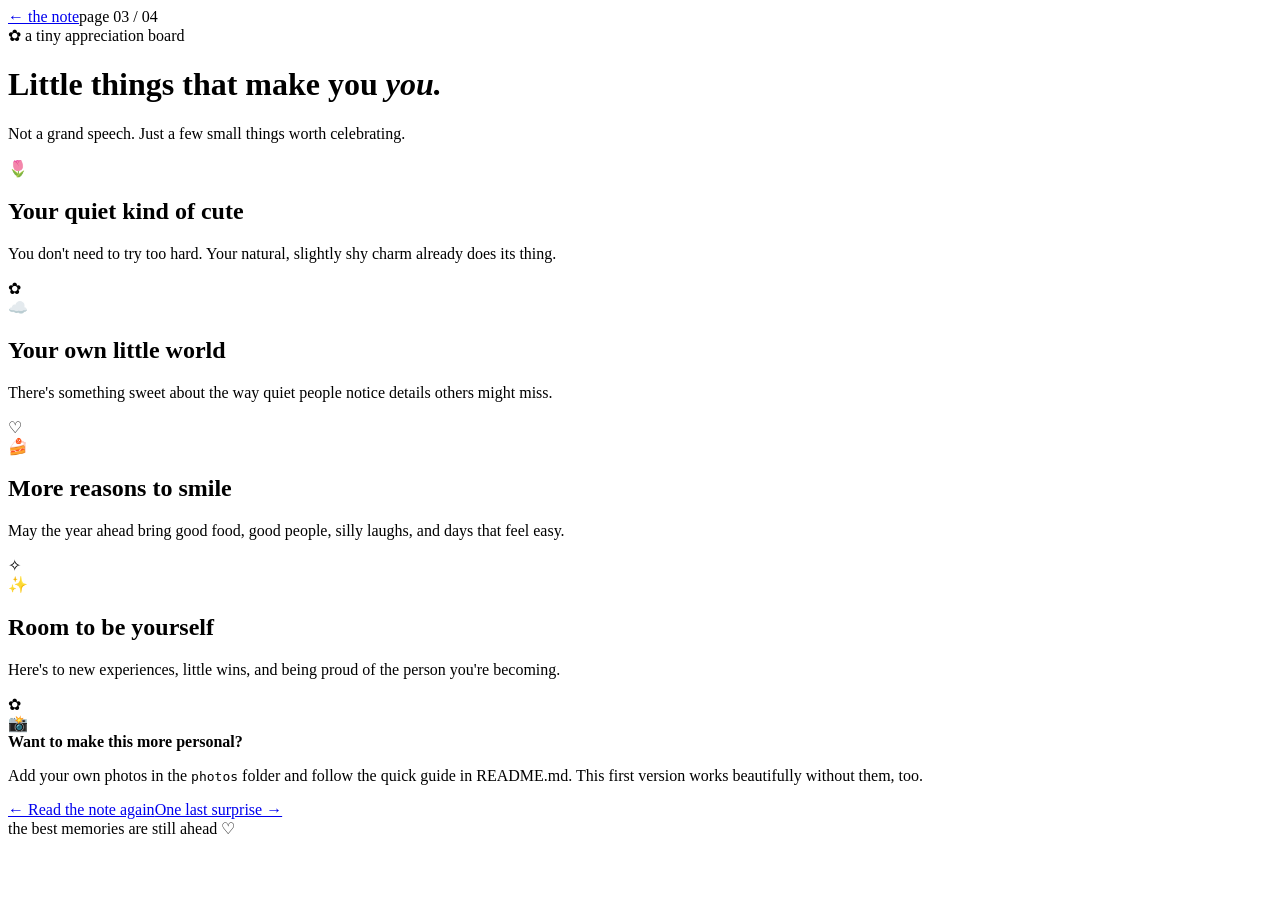
==== memories.html @ b637c658 "Add memories.html for Ayushi birthday website" ====
<!doctype html>
<html lang="en">
<head>
  <meta charset="utf-8"><meta name="viewport" content="width=device-width, initial-scale=1">
  <meta name="theme-color" content="#fff2f7">
  <title>Little things about you ✿</title>
  <link rel="stylesheet" href="style.css"><script defer src="script.js"></script>
</head>
<body>
  <nav class="top-nav"><a href="letter.html">← the note</a><span>page 03 / 04</span></nav>
  <main class="page-wrap">
    <div class="section-kicker">✿ a tiny appreciation board</div>
    <h1 class="page-title">Little things that make you <em>you.</em></h1>
    <p class="page-intro">Not a grand speech. Just a few small things worth celebrating.</p>
    <section class="memory-grid">
      <article class="memory-card tilt-a"><div class="card-icon">🌷</div><h2>Your quiet kind of cute</h2><p>You don't need to try too hard. Your natural, slightly shy charm already does its thing.</p><span class="card-doodle">✿</span></article>
      <article class="memory-card tilt-b"><div class="card-icon">☁️</div><h2>Your own little world</h2><p>There's something sweet about the way quiet people notice details others might miss.</p><span class="card-doodle">♡</span></article>
      <article class="memory-card tilt-c"><div class="card-icon">🍰</div><h2>More reasons to smile</h2><p>May the year ahead bring good food, good people, silly laughs, and days that feel easy.</p><span class="card-doodle">✧</span></article>
      <article class="memory-card tilt-d"><div class="card-icon">✨</div><h2>Room to be yourself</h2><p>Here's to new experiences, little wins, and being proud of the person you're becoming.</p><span class="card-doodle">✿</span></article>
    </section>
    <aside class="photo-note"><span class="photo-note-icon">📸</span><div><strong>Want to make this more personal?</strong><p>Add your own photos in the <code>photos</code> folder and follow the quick guide in README.md. This first version works beautifully without them, too.</p></div></aside>
    <div class="page-actions"><a class="button ghost" href="letter.html">← Read the note again</a><a class="button primary" href="cake.html">One last surprise →</a></div>
  </main>
  <footer class="site-footer">the best memories are still ahead <span>♡</span></footer>
</body>
</html>
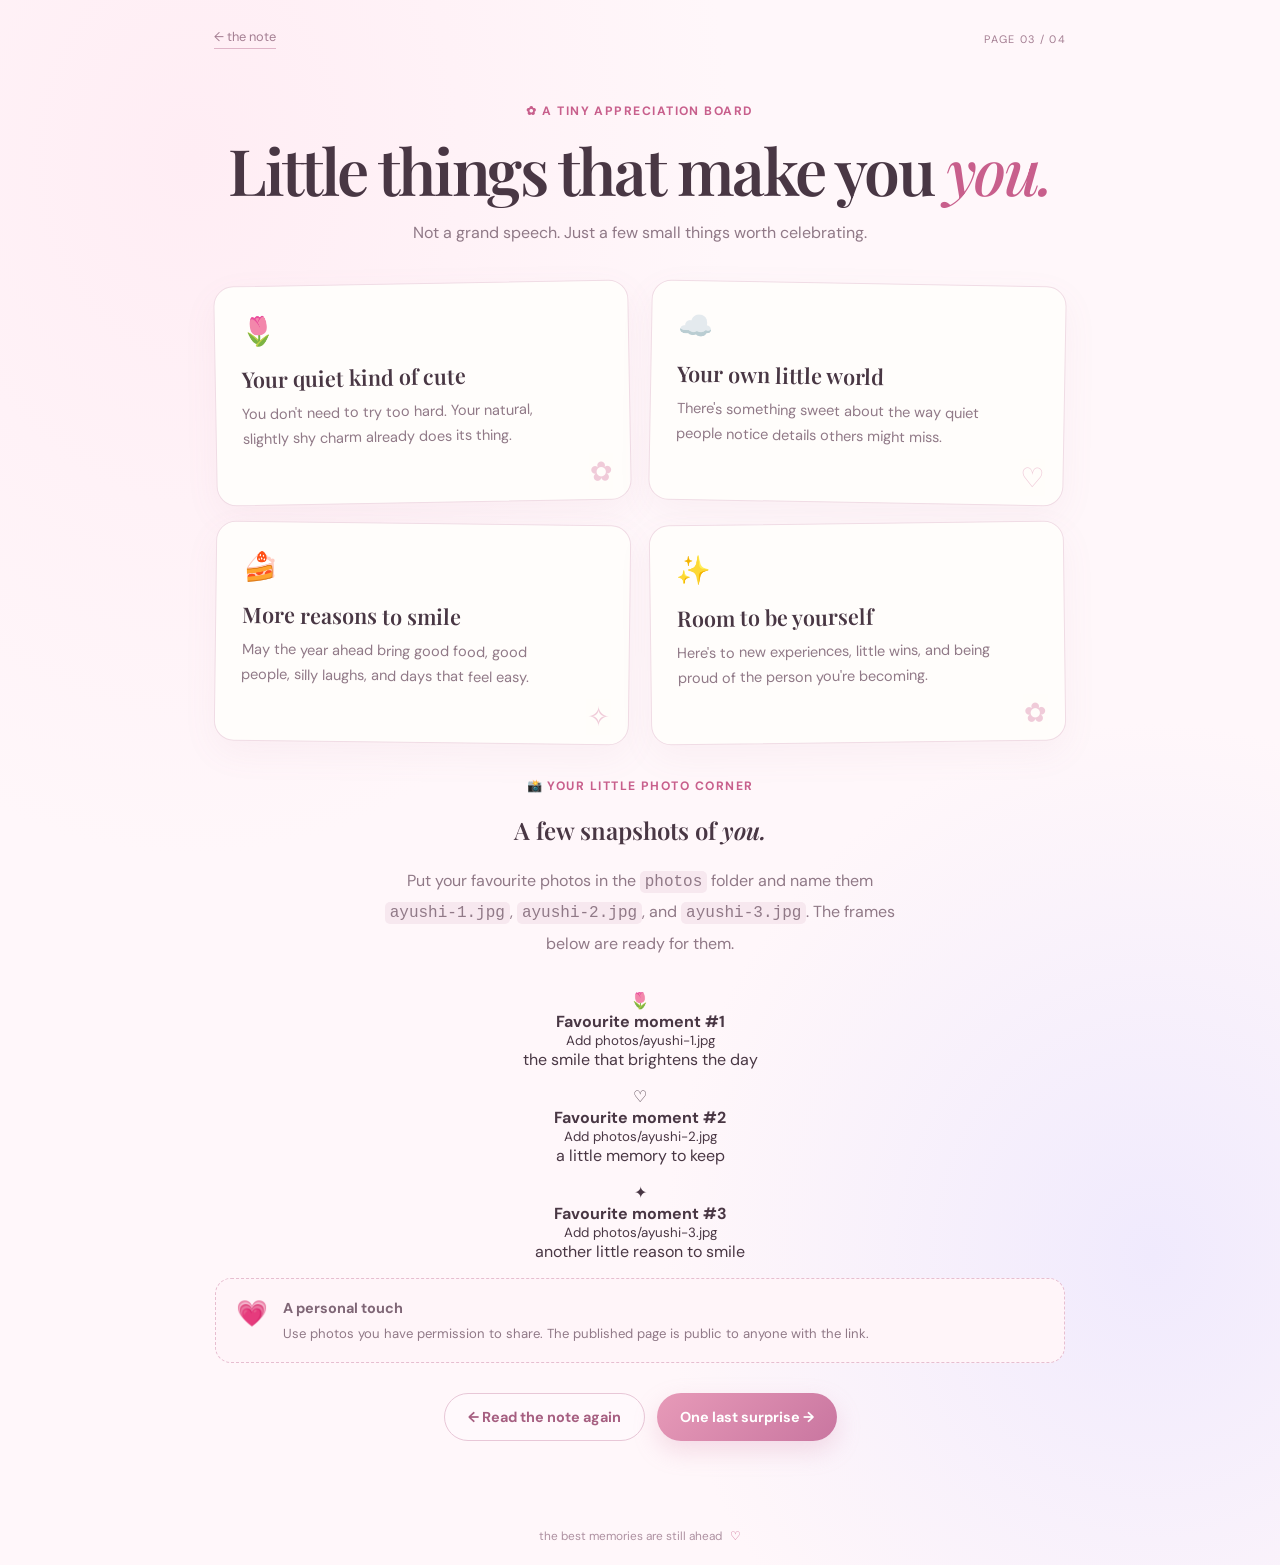
==== commit 9743de50: "Add personalized photo gallery placeholders" ====
--- a/memories.html
+++ b/memories.html
@@ -2,8 +2,7 @@
 <html lang="en">
 <head>
   <meta charset="utf-8"><meta name="viewport" content="width=device-width, initial-scale=1">
-  <meta name="theme-color" content="#fff2f7">
-  <title>Little things about you ✿</title>
+  <meta name="theme-color" content="#fff2f7"><title>Little things about you ✿</title>
   <link rel="stylesheet" href="style.css"><script defer src="script.js"></script>
 </head>
 <body>
@@ -18,7 +17,17 @@
       <article class="memory-card tilt-c"><div class="card-icon">🍰</div><h2>More reasons to smile</h2><p>May the year ahead bring good food, good people, silly laughs, and days that feel easy.</p><span class="card-doodle">✧</span></article>
       <article class="memory-card tilt-d"><div class="card-icon">✨</div><h2>Room to be yourself</h2><p>Here's to new experiences, little wins, and being proud of the person you're becoming.</p><span class="card-doodle">✿</span></article>
     </section>
-    <aside class="photo-note"><span class="photo-note-icon">📸</span><div><strong>Want to make this more personal?</strong><p>Add your own photos in the <code>photos</code> folder and follow the quick guide in README.md. This first version works beautifully without them, too.</p></div></aside>
+    <section class="photo-gallery-section">
+      <div class="section-kicker">📸 your little photo corner</div>
+      <h2 class="gallery-title">A few snapshots of <em>you.</em></h2>
+      <p class="page-intro">Put your favourite photos in the <code>photos</code> folder and name them <code>ayushi-1.jpg</code>, <code>ayushi-2.jpg</code>, and <code>ayushi-3.jpg</code>. The frames below are ready for them.</p>
+      <div class="photo-gallery">
+        <figure class="photo-frame"><img src="photos/ayushi-1.jpg" alt="A favourite photo of Ayushi" onerror="this.style.display='none';this.nextElementSibling.style.display='grid'"><div class="photo-placeholder"><span>🌷</span><strong>Favourite moment #1</strong><small>Add photos/ayushi-1.jpg</small></div><figcaption>the smile that brightens the day</figcaption></figure>
+        <figure class="photo-frame photo-frame-offset"><img src="photos/ayushi-2.jpg" alt="Another lovely photo of Ayushi" onerror="this.style.display='none';this.nextElementSibling.style.display='grid'"><div class="photo-placeholder"><span>♡</span><strong>Favourite moment #2</strong><small>Add photos/ayushi-2.jpg</small></div><figcaption>a little memory to keep</figcaption></figure>
+        <figure class="photo-frame"><img src="photos/ayushi-3.jpg" alt="A third favourite photo of Ayushi" onerror="this.style.display='none';this.nextElementSibling.style.display='grid'"><div class="photo-placeholder"><span>✦</span><strong>Favourite moment #3</strong><small>Add photos/ayushi-3.jpg</small></div><figcaption>another little reason to smile</figcaption></figure>
+      </div>
+    </section>
+    <aside class="photo-note"><span class="photo-note-icon">💗</span><div><strong>A personal touch</strong><p>Use photos you have permission to share. The published page is public to anyone with the link.</p></div></aside>
     <div class="page-actions"><a class="button ghost" href="letter.html">← Read the note again</a><a class="button primary" href="cake.html">One last surprise →</a></div>
   </main>
   <footer class="site-footer">the best memories are still ahead <span>♡</span></footer>
--- a/style.css
+++ b/style.css
@@ -0,0 +1,4 @@
+@import url('https://fonts.googleapis.com/css2?family=DM+Sans:wght@400;500;600;700&family=Playfair+Display:ital,wght@0,500;0,600;0,700;1,500;1,600&family=Caveat:wght@500;600&display=swap');
+:root{--bg:#fff7fa;--ink:#493744;--muted:#907987;--pink:#e98eaf;--rose:#c85f8c;--lilac:#e9e1f6;--cream:#fffdf9;--line:#f1dce6;--shadow:0 18px 55px rgba(153,89,120,.12)}
+*{box-sizing:border-box}html{scroll-behavior:smooth}body{margin:0;min-height:100vh;background:radial-gradient(ellipse at 15% 10%,#ffedf4 0,transparent 35%),radial-gradient(ellipse at 90% 80%,#f0eafd 0,transparent 30%),var(--bg);color:var(--ink);font-family:'DM Sans',sans-serif;position:relative;overflow-x:hidden}a{color:inherit;text-decoration:none}.hero{min-height:calc(100vh - 55px);display:flex;flex-direction:column;align-items:center;justify-content:center;text-align:center;padding:70px 22px 45px;position:relative}.eyebrow,.section-kicker{font-size:.76rem;letter-spacing:.12em;text-transform:uppercase;color:var(--rose);font-weight:700}.tiny-heart{display:inline-block;margin-right:7px}.flower-stamp{display:grid;place-items:center;margin:30px 0 8px;width:74px;height:74px;border:1px solid #edc4d5;border-radius:50%;background:#fff9fc;color:#d979a1;font-size:2.35rem;box-shadow:0 7px 30px #e6bbce40;animation:float 4s ease-in-out infinite}.script{font-family:'Caveat',cursive}.intro{font-size:1.65rem;color:#b66c8b;margin:12px 0 8px}h1,h2{font-family:'Playfair Display',serif;font-weight:600}h1{font-size:clamp(2.65rem,7vw,5.4rem);line-height:1.08;letter-spacing:-.04em;margin:8px 0 18px}h1 em,.page-title em{color:var(--rose);font-weight:500}.subcopy,.page-intro{color:var(--muted);line-height:1.85;font-size:1rem}.button{display:inline-flex;align-items:center;justify-content:center;gap:14px;border-radius:999px;padding:14px 23px;font-weight:700;font-size:.9rem;transition:transform .2s,box-shadow .2s,border-color .2s;cursor:pointer;border:0}.button:hover{transform:translateY(-3px)}.primary{color:white;background:linear-gradient(135deg,#e79ab8,#c976a0);box-shadow:0 10px 25px #d88eae45}.primary:hover{box-shadow:0 14px 30px #d88eae60}.hero .button{margin-top:24px}.tiny-note{font-size:.75rem;color:#ad96a4;margin-top:22px}.site-footer{text-align:center;color:#ae91a1;font-size:.74rem;padding:17px 20px 25px}.site-footer span{color:var(--rose);margin-left:5px}.sparkle{position:absolute;color:#dfa2bb;font-size:2rem;opacity:.7;animation:float 5s ease-in-out infinite}.sparkle-one{top:18%;left:14%}.sparkle-two{top:27%;right:14%;font-size:2.7rem;animation-delay:1s}.sparkle-three{bottom:17%;left:22%;animation-delay:2s}.top-nav{max-width:900px;margin:0 auto;padding:28px 24px;display:flex;justify-content:space-between;align-items:center;color:#a47e92;font-size:.8rem}.top-nav a{border-bottom:1px solid #dfb5c8;padding-bottom:3px}.top-nav span{letter-spacing:.12em;text-transform:uppercase;font-size:.68rem}.page-wrap{width:min(850px,calc(100% - 36px));margin:26px auto 70px;text-align:center}.section-kicker{margin-bottom:16px}.page-title{font-size:clamp(2.35rem,5vw,4rem);margin:0 0 14px}.page-intro{margin:0 auto 32px;max-width:540px}.letter-card{max-width:690px;margin:32px auto 0;text-align:left;background:rgba(255,253,249,.88);border:1px solid #f0dbe5;border-radius:9px 28px 28px 28px;padding:clamp(24px,5vw,48px);box-shadow:var(--shadow);position:relative;line-height:1.9;color:#6d5665}.letter-card:before{content:"";position:absolute;left:14px;top:14px;bottom:14px;border-left:1px dashed #edc4d5}.letter-top{display:flex;justify-content:space-between;color:#c27b9a;font-size:.72rem;letter-spacing:.08em;text-transform:uppercase;margin-bottom:25px}.letter-card p{margin:0 0 17px}.letter-card p:first-of-type{font-family:'Playfair Display',serif;font-size:1.3rem;color:#a9577e}.letter-card .soft-flirt{background:#fff0f6;border-left:3px solid #e5a1bd;padding:13px 16px;border-radius:0 12px 12px 0;color:#a75c7d}.signoff{padding-top:8px}.signoff .script{font-size:1.55rem;color:#b95d87}.page-actions{display:flex;gap:12px;justify-content:center;flex-wrap:wrap;margin-top:30px}.ghost{border:1px solid #e8c7d7;color:#a65f81;background:#fff9fc}.memory-grid{display:grid;grid-template-columns:repeat(2,minmax(0,1fr));gap:20px;text-align:left;margin:35px 0}.memory-card{min-height:220px;padding:26px;background:#fffdfb;border:1px solid #f0dce5;border-radius:20px;box-shadow:0 12px 35px #a96e8910;position:relative;overflow:hidden}.tilt-a{transform:rotate(-1deg)}.tilt-b{transform:rotate(1deg)}.tilt-c{transform:rotate(.7deg)}.tilt-d{transform:rotate(-.7deg)}.card-icon{font-size:1.75rem;margin-bottom:15px}.memory-card h2{font-size:1.35rem;margin:0 0 9px}.memory-card p{color:var(--muted);font-size:.91rem;line-height:1.75;margin:0;max-width:320px}.card-doodle{position:absolute;right:18px;bottom:10px;font-size:1.7rem;color:#edbfd1;opacity:.8}.photo-note{display:flex;gap:15px;align-items:flex-start;text-align:left;padding:18px 20px;border:1px dashed #e7bed0;background:#fff5f9;border-radius:16px;color:#7f6676}.photo-note-icon{font-size:1.6rem}.photo-note strong{font-size:.9rem}.photo-note p{font-size:.82rem;line-height:1.6;margin:5px 0 0;color:var(--muted)}code{background:#f7e8ef;padding:2px 5px;border-radius:5px}.cake-wrap{padding-bottom:20px}.cake-button{position:relative;width:210px;height:190px;border:0;background:transparent;margin:18px auto 10px;display:block;cursor:pointer;animation:float 3s ease-in-out infinite}.cake-top{position:absolute;bottom:65px;left:31px;width:148px;height:38px;border-radius:50%;background:#ffe0eb;border:2px solid #e8a5bf;z-index:2}.cake-body{position:absolute;left:37px;bottom:30px;width:136px;height:58px;border-radius:0 0 20px 20px;background:repeating-linear-gradient(90deg,#f3b2ca 0 23px,#f8c9d9 23px 46px);border:2px solid #e8a5bf;border-top:0;z-index:1}.cake-plate{position:absolute;bottom:22px;left:17px;width:176px;height:15px;border-radius:50%;background:#fff;border:2px solid #ead6e2}.candle{position:absolute;z-index:3;bottom:100px;left:99px;width:13px;height:42px;background:repeating-linear-gradient(135deg,#fff 0 6px,#d9b6f0 6px 12px);border-radius:4px 4px 1px 1px}.flame{position:absolute;left:1px;top:-23px;width:11px;height:19px;border-radius:70% 30% 65% 35%;transform:rotate(45deg);background:#ffbf67;box-shadow:0 0 20px #ffc875;animation:flicker .7s infinite alternate}.cake-sprinkles{position:absolute;z-index:4;bottom:78px;left:70px;color:#c57b9a;letter-spacing:8px;font-size:1.4rem}.cake-hint{color:#a77b91;font-size:.85rem}.final-message{max-width:480px;margin:28px auto 0;padding:28px;background:#fffdfb;border:1px solid #f0dce5;border-radius:24px;box-shadow:var(--shadow);animation:pop .5s ease both}.final-message h2{font-size:2rem;color:#b75f87;margin:5px 0 12px}.final-message p{color:var(--muted);line-height:1.7}.final-heart{font-size:2.2rem;color:#df8fb0}.final-script{font-size:1.7rem;color:#b75f87}.hidden{display:none!important}.confetti-layer{position:fixed;inset:0;pointer-events:none;overflow:hidden;z-index:10}.confetti{position:absolute;top:-20px;font-size:20px;animation:fall 2.7s linear forwards}@keyframes float{0%,100%{transform:translateY(0)}50%{transform:translateY(-9px)}}@keyframes flicker{from{transform:rotate(42deg) scale(.95)}to{transform:rotate(50deg) scale(1.08)}}@keyframes pop{from{opacity:0;transform:translateY(15px) scale(.97)}to{opacity:1;transform:translateY(0) scale(1)}}@keyframes fall{to{transform:translateY(110vh) rotate(650deg);opacity:.2}}@media(max-width:600px){.hero{min-height:calc(100svh - 60px);padding-top:55px}.sparkle-one{left:7%;top:14%}.sparkle-two{right:6%;top:22%}.sparkle-three{left:9%;bottom:13%}.desktop-only{display:none}.top-nav{padding:22px 20px}.page-wrap{margin-top:20px}.memory-grid{grid-template-columns:1fr;gap:14px}.memory-card{min-height:175px;transform:none}.letter-card{padding:28px 25px 28px 35px}.page-actions .button{font-size:.82rem;padding:12px 17px}.page-title{letter-spacing:-.03em}}
+@media(prefers-reduced-motion:reduce){*,*:before,*:after{animation-duration:.01ms!important;animation-iteration-count:1!important;scroll-behavior:auto!important}}
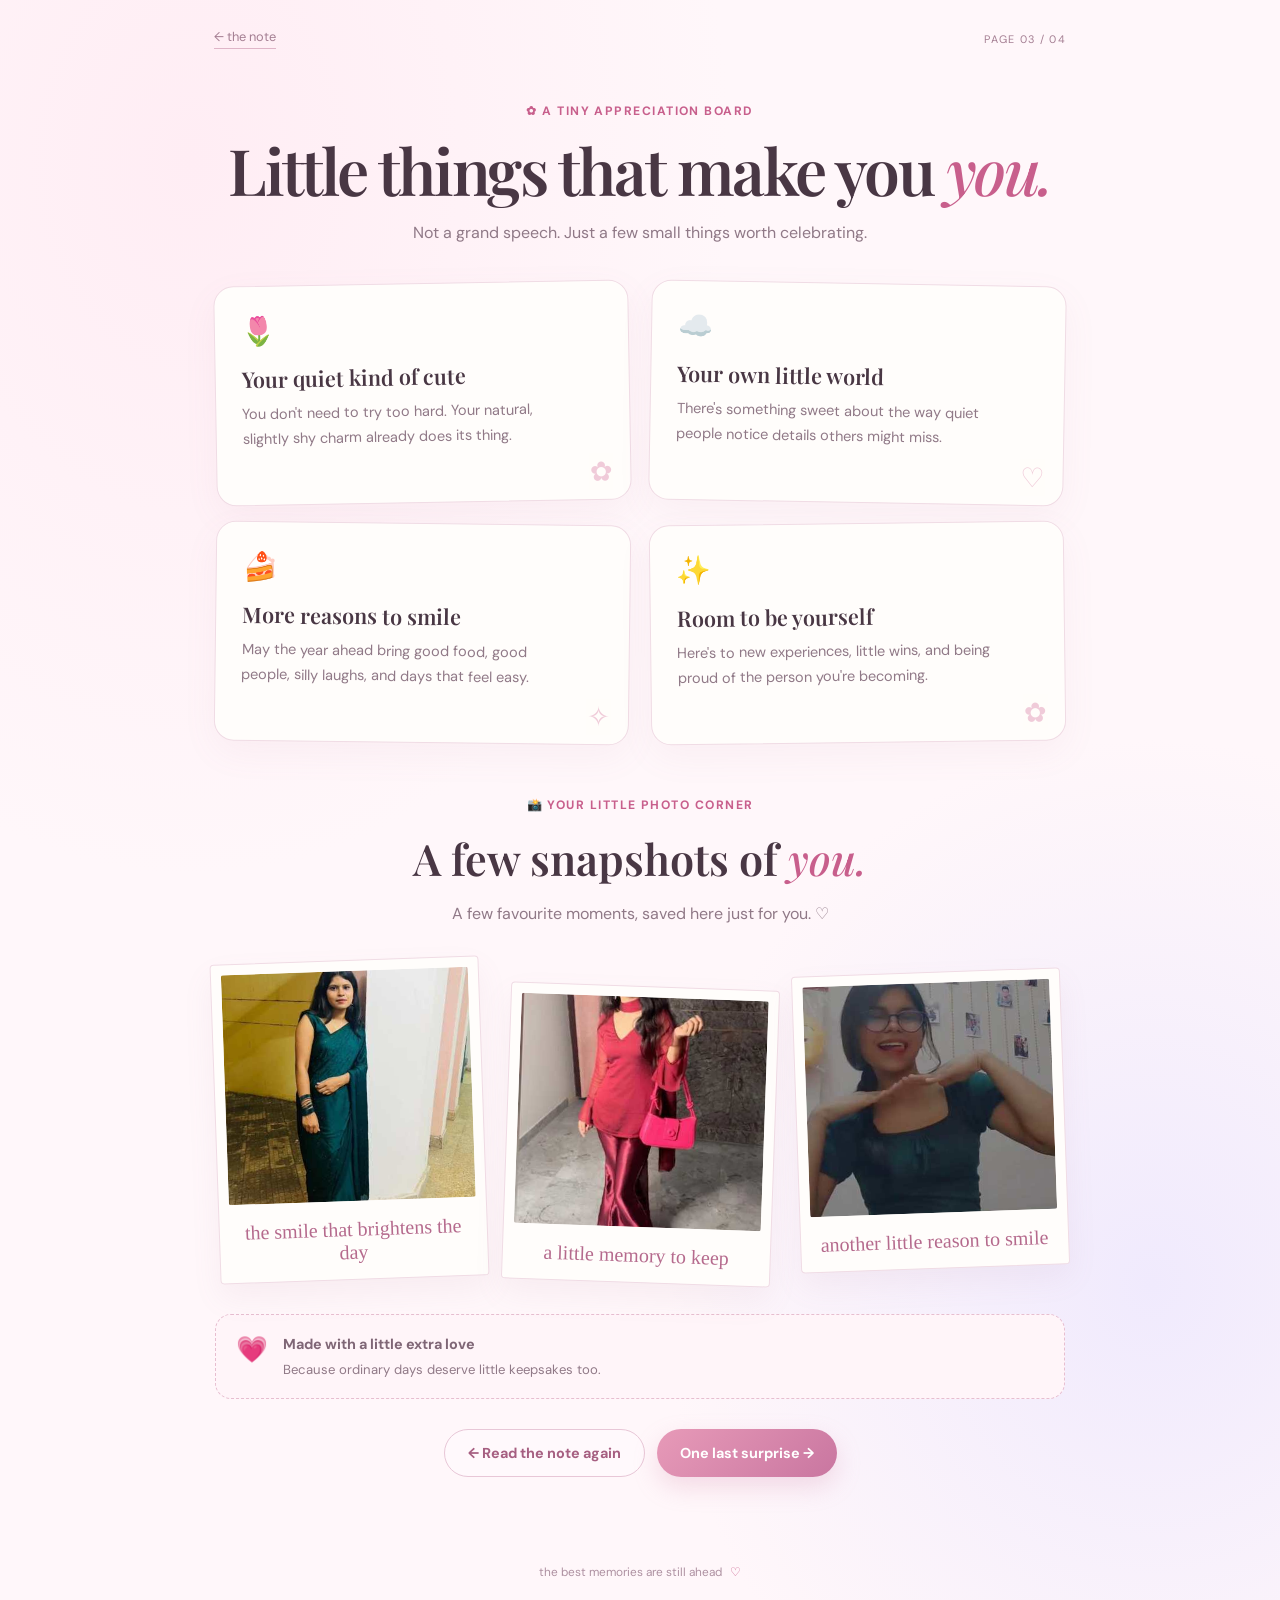
==== commit 3ca2965b: "Polish photo gallery copy and remove setup/privacy warning text" ====
--- a/memories.html
+++ b/memories.html
@@ -20,14 +20,14 @@
     <section class="photo-gallery-section">
       <div class="section-kicker">📸 your little photo corner</div>
       <h2 class="gallery-title">A few snapshots of <em>you.</em></h2>
-      <p class="page-intro">Put your favourite photos in the <code>photos</code> folder and name them <code>ayushi-1.jpg</code>, <code>ayushi-2.jpg</code>, and <code>ayushi-3.jpg</code>. The frames below are ready for them.</p>
+      <p class="page-intro">A few favourite moments, saved here just for you. ♡</p>
       <div class="photo-gallery">
-        <figure class="photo-frame"><img src="photos/ayushi-1.jpg" alt="A favourite photo of Ayushi" onerror="this.style.display='none';this.nextElementSibling.style.display='grid'"><div class="photo-placeholder"><span>🌷</span><strong>Favourite moment #1</strong><small>Add photos/ayushi-1.jpg</small></div><figcaption>the smile that brightens the day</figcaption></figure>
-        <figure class="photo-frame photo-frame-offset"><img src="photos/ayushi-2.jpg" alt="Another lovely photo of Ayushi" onerror="this.style.display='none';this.nextElementSibling.style.display='grid'"><div class="photo-placeholder"><span>♡</span><strong>Favourite moment #2</strong><small>Add photos/ayushi-2.jpg</small></div><figcaption>a little memory to keep</figcaption></figure>
-        <figure class="photo-frame"><img src="photos/ayushi-3.jpg" alt="A third favourite photo of Ayushi" onerror="this.style.display='none';this.nextElementSibling.style.display='grid'"><div class="photo-placeholder"><span>✦</span><strong>Favourite moment #3</strong><small>Add photos/ayushi-3.jpg</small></div><figcaption>another little reason to smile</figcaption></figure>
+        <figure class="photo-frame"><img src="photos/ayushi-1.jpg" alt="Ayushi in a beautiful traditional outfit" onerror="this.style.display='none';this.nextElementSibling.style.display='grid'"><div class="photo-placeholder"><span>🌷</span><strong>A favourite moment</strong><small>♡</small></div><figcaption>the smile that brightens the day</figcaption></figure>
+        <figure class="photo-frame photo-frame-offset"><img src="photos/ayushi-2.jpg" alt="Ayushi dressed up for a lovely day" onerror="this.style.display='none';this.nextElementSibling.style.display='grid'"><div class="photo-placeholder"><span>♡</span><strong>A little memory</strong><small>♡</small></div><figcaption>a little memory to keep</figcaption></figure>
+        <figure class="photo-frame"><img src="photos/ayushi-3.jpg" alt="Ayushi smiling playfully for the camera" onerror="this.style.display='none';this.nextElementSibling.style.display='grid'"><div class="photo-placeholder"><span>✦</span><strong>One more for the album</strong><small>♡</small></div><figcaption>another little reason to smile</figcaption></figure>
       </div>
     </section>
-    <aside class="photo-note"><span class="photo-note-icon">💗</span><div><strong>A personal touch</strong><p>Use photos you have permission to share. The published page is public to anyone with the link.</p></div></aside>
+    <aside class="photo-note"><span class="photo-note-icon">💗</span><div><strong>Made with a little extra love</strong><p>Because ordinary days deserve little keepsakes too.</p></div></aside>
     <div class="page-actions"><a class="button ghost" href="letter.html">← Read the note again</a><a class="button primary" href="cake.html">One last surprise →</a></div>
   </main>
   <footer class="site-footer">the best memories are still ahead <span>♡</span></footer>
--- a/style.css
+++ b/style.css
@@ -1,4 +1,6 @@
 @import url('https://fonts.googleapis.com/css2?family=DM+Sans:wght@400;500;600;700&family=Playfair+Display:ital,wght@0,500;0,600;0,700;1,500;1,600&family=Caveat:wght@500;600&display=swap');
 :root{--bg:#fff7fa;--ink:#493744;--muted:#907987;--pink:#e98eaf;--rose:#c85f8c;--lilac:#e9e1f6;--cream:#fffdf9;--line:#f1dce6;--shadow:0 18px 55px rgba(153,89,120,.12)}
 *{box-sizing:border-box}html{scroll-behavior:smooth}body{margin:0;min-height:100vh;background:radial-gradient(ellipse at 15% 10%,#ffedf4 0,transparent 35%),radial-gradient(ellipse at 90% 80%,#f0eafd 0,transparent 30%),var(--bg);color:var(--ink);font-family:'DM Sans',sans-serif;position:relative;overflow-x:hidden}a{color:inherit;text-decoration:none}.hero{min-height:calc(100vh - 55px);display:flex;flex-direction:column;align-items:center;justify-content:center;text-align:center;padding:70px 22px 45px;position:relative}.eyebrow,.section-kicker{font-size:.76rem;letter-spacing:.12em;text-transform:uppercase;color:var(--rose);font-weight:700}.tiny-heart{display:inline-block;margin-right:7px}.flower-stamp{display:grid;place-items:center;margin:30px 0 8px;width:74px;height:74px;border:1px solid #edc4d5;border-radius:50%;background:#fff9fc;color:#d979a1;font-size:2.35rem;box-shadow:0 7px 30px #e6bbce40;animation:float 4s ease-in-out infinite}.script{font-family:'Caveat',cursive}.intro{font-size:1.65rem;color:#b66c8b;margin:12px 0 8px}h1,h2{font-family:'Playfair Display',serif;font-weight:600}h1{font-size:clamp(2.65rem,7vw,5.4rem);line-height:1.08;letter-spacing:-.04em;margin:8px 0 18px}h1 em,.page-title em{color:var(--rose);font-weight:500}.subcopy,.page-intro{color:var(--muted);line-height:1.85;font-size:1rem}.button{display:inline-flex;align-items:center;justify-content:center;gap:14px;border-radius:999px;padding:14px 23px;font-weight:700;font-size:.9rem;transition:transform .2s,box-shadow .2s,border-color .2s;cursor:pointer;border:0}.button:hover{transform:translateY(-3px)}.primary{color:white;background:linear-gradient(135deg,#e79ab8,#c976a0);box-shadow:0 10px 25px #d88eae45}.primary:hover{box-shadow:0 14px 30px #d88eae60}.hero .button{margin-top:24px}.tiny-note{font-size:.75rem;color:#ad96a4;margin-top:22px}.site-footer{text-align:center;color:#ae91a1;font-size:.74rem;padding:17px 20px 25px}.site-footer span{color:var(--rose);margin-left:5px}.sparkle{position:absolute;color:#dfa2bb;font-size:2rem;opacity:.7;animation:float 5s ease-in-out infinite}.sparkle-one{top:18%;left:14%}.sparkle-two{top:27%;right:14%;font-size:2.7rem;animation-delay:1s}.sparkle-three{bottom:17%;left:22%;animation-delay:2s}.top-nav{max-width:900px;margin:0 auto;padding:28px 24px;display:flex;justify-content:space-between;align-items:center;color:#a47e92;font-size:.8rem}.top-nav a{border-bottom:1px solid #dfb5c8;padding-bottom:3px}.top-nav span{letter-spacing:.12em;text-transform:uppercase;font-size:.68rem}.page-wrap{width:min(850px,calc(100% - 36px));margin:26px auto 70px;text-align:center}.section-kicker{margin-bottom:16px}.page-title{font-size:clamp(2.35rem,5vw,4rem);margin:0 0 14px}.page-intro{margin:0 auto 32px;max-width:540px}.letter-card{max-width:690px;margin:32px auto 0;text-align:left;background:rgba(255,253,249,.88);border:1px solid #f0dbe5;border-radius:9px 28px 28px 28px;padding:clamp(24px,5vw,48px);box-shadow:var(--shadow);position:relative;line-height:1.9;color:#6d5665}.letter-card:before{content:"";position:absolute;left:14px;top:14px;bottom:14px;border-left:1px dashed #edc4d5}.letter-top{display:flex;justify-content:space-between;color:#c27b9a;font-size:.72rem;letter-spacing:.08em;text-transform:uppercase;margin-bottom:25px}.letter-card p{margin:0 0 17px}.letter-card p:first-of-type{font-family:'Playfair Display',serif;font-size:1.3rem;color:#a9577e}.letter-card .soft-flirt{background:#fff0f6;border-left:3px solid #e5a1bd;padding:13px 16px;border-radius:0 12px 12px 0;color:#a75c7d}.signoff{padding-top:8px}.signoff .script{font-size:1.55rem;color:#b95d87}.page-actions{display:flex;gap:12px;justify-content:center;flex-wrap:wrap;margin-top:30px}.ghost{border:1px solid #e8c7d7;color:#a65f81;background:#fff9fc}.memory-grid{display:grid;grid-template-columns:repeat(2,minmax(0,1fr));gap:20px;text-align:left;margin:35px 0}.memory-card{min-height:220px;padding:26px;background:#fffdfb;border:1px solid #f0dce5;border-radius:20px;box-shadow:0 12px 35px #a96e8910;position:relative;overflow:hidden}.tilt-a{transform:rotate(-1deg)}.tilt-b{transform:rotate(1deg)}.tilt-c{transform:rotate(.7deg)}.tilt-d{transform:rotate(-.7deg)}.card-icon{font-size:1.75rem;margin-bottom:15px}.memory-card h2{font-size:1.35rem;margin:0 0 9px}.memory-card p{color:var(--muted);font-size:.91rem;line-height:1.75;margin:0;max-width:320px}.card-doodle{position:absolute;right:18px;bottom:10px;font-size:1.7rem;color:#edbfd1;opacity:.8}.photo-note{display:flex;gap:15px;align-items:flex-start;text-align:left;padding:18px 20px;border:1px dashed #e7bed0;background:#fff5f9;border-radius:16px;color:#7f6676}.photo-note-icon{font-size:1.6rem}.photo-note strong{font-size:.9rem}.photo-note p{font-size:.82rem;line-height:1.6;margin:5px 0 0;color:var(--muted)}code{background:#f7e8ef;padding:2px 5px;border-radius:5px}.cake-wrap{padding-bottom:20px}.cake-button{position:relative;width:210px;height:190px;border:0;background:transparent;margin:18px auto 10px;display:block;cursor:pointer;animation:float 3s ease-in-out infinite}.cake-top{position:absolute;bottom:65px;left:31px;width:148px;height:38px;border-radius:50%;background:#ffe0eb;border:2px solid #e8a5bf;z-index:2}.cake-body{position:absolute;left:37px;bottom:30px;width:136px;height:58px;border-radius:0 0 20px 20px;background:repeating-linear-gradient(90deg,#f3b2ca 0 23px,#f8c9d9 23px 46px);border:2px solid #e8a5bf;border-top:0;z-index:1}.cake-plate{position:absolute;bottom:22px;left:17px;width:176px;height:15px;border-radius:50%;background:#fff;border:2px solid #ead6e2}.candle{position:absolute;z-index:3;bottom:100px;left:99px;width:13px;height:42px;background:repeating-linear-gradient(135deg,#fff 0 6px,#d9b6f0 6px 12px);border-radius:4px 4px 1px 1px}.flame{position:absolute;left:1px;top:-23px;width:11px;height:19px;border-radius:70% 30% 65% 35%;transform:rotate(45deg);background:#ffbf67;box-shadow:0 0 20px #ffc875;animation:flicker .7s infinite alternate}.cake-sprinkles{position:absolute;z-index:4;bottom:78px;left:70px;color:#c57b9a;letter-spacing:8px;font-size:1.4rem}.cake-hint{color:#a77b91;font-size:.85rem}.final-message{max-width:480px;margin:28px auto 0;padding:28px;background:#fffdfb;border:1px solid #f0dce5;border-radius:24px;box-shadow:var(--shadow);animation:pop .5s ease both}.final-message h2{font-size:2rem;color:#b75f87;margin:5px 0 12px}.final-message p{color:var(--muted);line-height:1.7}.final-heart{font-size:2.2rem;color:#df8fb0}.final-script{font-size:1.7rem;color:#b75f87}.hidden{display:none!important}.confetti-layer{position:fixed;inset:0;pointer-events:none;overflow:hidden;z-index:10}.confetti{position:absolute;top:-20px;font-size:20px;animation:fall 2.7s linear forwards}@keyframes float{0%,100%{transform:translateY(0)}50%{transform:translateY(-9px)}}@keyframes flicker{from{transform:rotate(42deg) scale(.95)}to{transform:rotate(50deg) scale(1.08)}}@keyframes pop{from{opacity:0;transform:translateY(15px) scale(.97)}to{opacity:1;transform:translateY(0) scale(1)}}@keyframes fall{to{transform:translateY(110vh) rotate(650deg);opacity:.2}}@media(max-width:600px){.hero{min-height:calc(100svh - 60px);padding-top:55px}.sparkle-one{left:7%;top:14%}.sparkle-two{right:6%;top:22%}.sparkle-three{left:9%;bottom:13%}.desktop-only{display:none}.top-nav{padding:22px 20px}.page-wrap{margin-top:20px}.memory-grid{grid-template-columns:1fr;gap:14px}.memory-card{min-height:175px;transform:none}.letter-card{padding:28px 25px 28px 35px}.page-actions .button{font-size:.82rem;padding:12px 17px}.page-title{letter-spacing:-.03em}}
-@media(prefers-reduced-motion:reduce){*,*:before,*:after{animation-duration:.01ms!important;animation-iteration-count:1!important;scroll-behavior:auto!important}}+@media(prefers-reduced-motion:reduce){*,*:before,*:after{animation-duration:.01ms!important;animation-iteration-count:1!important;scroll-behavior:auto!important}}
+/* Personal photo gallery */
+.photo-gallery-section{margin:54px 0 34px}.gallery-title{font-size:clamp(1.8rem,4vw,2.7rem);margin:0 0 12px}.gallery-title em{color:var(--rose);font-weight:500}.photo-gallery{display:grid;grid-template-columns:repeat(3,minmax(0,1fr));gap:22px;align-items:center;margin:30px 0}.photo-frame{margin:0;padding:10px 10px 15px;background:#fffdfb;border:1px solid #f0dce5;box-shadow:0 14px 30px #a96e8914;transform:rotate(-2deg);border-radius:4px}.photo-frame-offset{transform:translateY(14px) rotate(2deg)}.photo-frame img{width:100%;height:230px;object-fit:cover;border-radius:2px;background:#fff3f8}.photo-frame figcaption{font-family:'Caveat',cursive;font-size:1.25rem;color:#b56a8d;padding-top:12px}.photo-placeholder{height:230px;display:none;place-items:center;align-content:center;gap:8px;padding:10px;background:linear-gradient(140deg,#fff0f6,#f2eafa);color:#a76686;border-radius:2px}.photo-placeholder span{font-size:2.2rem}.photo-placeholder strong{font-family:'Playfair Display',serif;font-size:1.05rem}.photo-placeholder small{font-size:.67rem;color:#a78a9a;overflow-wrap:anywhere}.photo-frame img[style*="display: none"]+ .photo-placeholder{display:grid}@media(max-width:680px){.photo-gallery{grid-template-columns:1fr;max-width:340px;margin:28px auto;gap:18px}.photo-frame,.photo-frame-offset{transform:none}.photo-frame img,.photo-placeholder{height:250px}.photo-gallery-section{margin-top:40px}}
